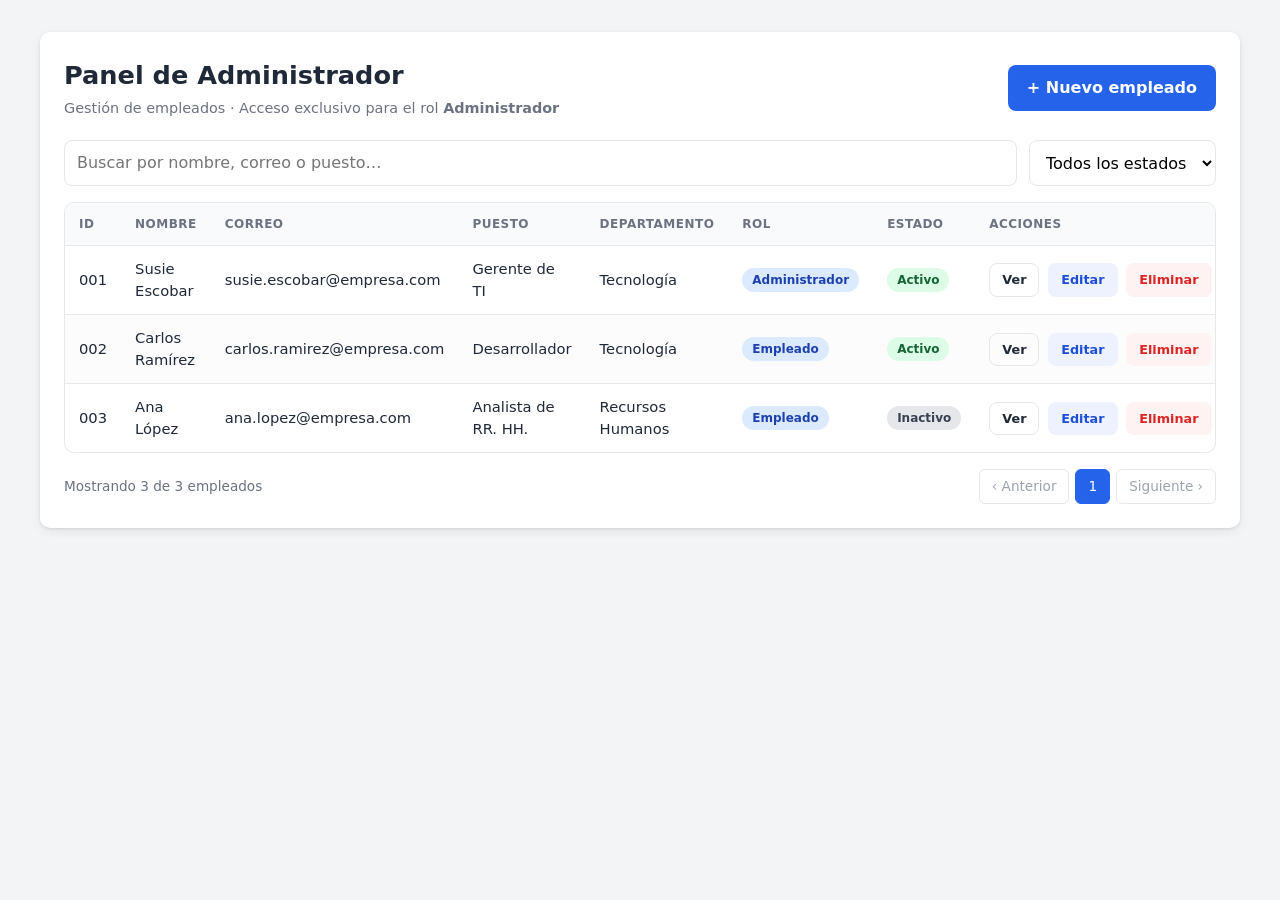
==== Front-end/admin-panel.html @ c7455b98 "panel administrador" ====
<!DOCTYPE html>
<html lang="es">
<head>
  <meta charset="UTF-8">
  <meta name="viewport" content="width=device-width, initial-scale=1.0">
  <title>Panel de Administrador | Empleados</title>
  <link rel="stylesheet" href="admin-panel.css">
</head>
<body>

  <!-- ===================== PANEL PRINCIPAL ===================== -->
  <main class="admin-panel" id="admin-panel">

    <header class="admin-panel__header">
      <div>
        <h1>Panel de Administrador</h1>
        <p class="admin-panel__subtitle">Gestión de empleados · Acceso exclusivo para el rol <strong>Administrador</strong></p>
      </div>
      <a href="#modal-crear" class="btn btn--primary">+ Nuevo empleado</a>
    </header>

    <!-- Barra de búsqueda y filtros -->
    <section class="toolbar" aria-label="Filtros">
      <input type="search" id="buscar" class="toolbar__search" placeholder="Buscar por nombre, correo o puesto…" aria-label="Buscar empleados">
      <select id="filtro-estado" class="toolbar__select" aria-label="Filtrar por estado">
        <option value="">Todos los estados</option>
        <option value="activo">Activo</option>
        <option value="inactivo">Inactivo</option>
      </select>
    </section>

    <!-- ===================== TABLA DE EMPLEADOS ===================== -->
    <div class="table-wrapper">
      <table class="data-table" id="tabla-empleados">
        <caption class="sr-only">Listado de empleados</caption>
        <thead>
          <tr>
            <th scope="col">ID</th>
            <th scope="col">Nombre</th>
            <th scope="col">Correo</th>
            <th scope="col">Puesto</th>
            <th scope="col">Departamento</th>
            <th scope="col">Rol</th>
            <th scope="col">Estado</th>
            <th scope="col" class="data-table__actions-col">Acciones</th>
          </tr>
        </thead>
        <tbody>
          <tr>
            <td data-label="ID">001</td>
            <td data-label="Nombre">Susie Escobar</td>
            <td data-label="Correo">susie.escobar@empresa.com</td>
            <td data-label="Puesto">Gerente de TI</td>
            <td data-label="Departamento">Tecnología</td>
            <td data-label="Rol"><span class="badge badge--role">Administrador</span></td>
            <td data-label="Estado"><span class="badge badge--active">Activo</span></td>
            <td data-label="Acciones" class="data-table__actions">
              <a href="#modal-ver" class="btn btn--small btn--ghost">Ver</a>
              <a href="#modal-editar" class="btn btn--small btn--secondary">Editar</a>
              <a href="#modal-eliminar" class="btn btn--small btn--danger">Eliminar</a>
            </td>
          </tr>
          <tr>
            <td data-label="ID">002</td>
            <td data-label="Nombre">Carlos Ramírez</td>
            <td data-label="Correo">carlos.ramirez@empresa.com</td>
            <td data-label="Puesto">Desarrollador</td>
            <td data-label="Departamento">Tecnología</td>
            <td data-label="Rol"><span class="badge badge--role">Empleado</span></td>
            <td data-label="Estado"><span class="badge badge--active">Activo</span></td>
            <td data-label="Acciones" class="data-table__actions">
              <a href="#modal-ver" class="btn btn--small btn--ghost">Ver</a>
              <a href="#modal-editar" class="btn btn--small btn--secondary">Editar</a>
              <a href="#modal-eliminar" class="btn btn--small btn--danger">Eliminar</a>
            </td>
          </tr>
          <tr>
            <td data-label="ID">003</td>
            <td data-label="Nombre">Ana López</td>
            <td data-label="Correo">ana.lopez@empresa.com</td>
            <td data-label="Puesto">Analista de RR. HH.</td>
            <td data-label="Departamento">Recursos Humanos</td>
            <td data-label="Rol"><span class="badge badge--role">Empleado</span></td>
            <td data-label="Estado"><span class="badge badge--inactive">Inactivo</span></td>
            <td data-label="Acciones" class="data-table__actions">
              <a href="#modal-ver" class="btn btn--small btn--ghost">Ver</a>
              <a href="#modal-editar" class="btn btn--small btn--secondary">Editar</a>
              <a href="#modal-eliminar" class="btn btn--small btn--danger">Eliminar</a>
            </td>
          </tr>
        </tbody>
      </table>
    </div>

    <footer class="admin-panel__footer">
      <span>Mostrando 3 de 3 empleados</span>
      <nav class="pagination" aria-label="Paginación">
        <a href="#" class="pagination__link pagination__link--disabled">‹ Anterior</a>
        <a href="#" class="pagination__link pagination__link--current">1</a>
        <a href="#" class="pagination__link pagination__link--disabled">Siguiente ›</a>
      </nav>
    </footer>
  </main>

  <!-- ===================== MODALES (OCULTOS) =====================
       Se muestran con :target (sin JavaScript). Para cerrarlos,
       el enlace apunta a "#admin-panel". Con JS se puede cambiar
       a la clase .is-open sin tocar el CSS (ver documentación). -->

  <!-- MODAL: Crear empleado -->
  <div class="modal" id="modal-crear" role="dialog" aria-modal="true" aria-labelledby="titulo-crear">
    <a href="#admin-panel" class="modal__overlay" aria-label="Cerrar"></a>
    <div class="modal__content">
      <header class="modal__header">
        <h2 id="titulo-crear">Nuevo empleado</h2>
        <a href="#admin-panel" class="modal__close" aria-label="Cerrar">×</a>
      </header>
      <form class="form" id="form-crear" action="#" method="post">
        <div class="form__grid">
          <div class="form__group">
            <label for="crear-nombre">Nombre completo</label>
            <input type="text" id="crear-nombre" name="nombre" required>
          </div>
          <div class="form__group">
            <label for="crear-correo">Correo electrónico</label>
            <input type="email" id="crear-correo" name="correo" required>
          </div>
          <div class="form__group">
            <label for="crear-puesto">Puesto</label>
            <input type="text" id="crear-puesto" name="puesto" required>
          </div>
          <div class="form__group">
            <label for="crear-depto">Departamento</label>
            <select id="crear-depto" name="departamento" required>
              <option value="">Seleccionar…</option>
              <option>Tecnología</option>
              <option>Recursos Humanos</option>
              <option>Finanzas</option>
              <option>Operaciones</option>
            </select>
          </div>
          <div class="form__group">
            <label for="crear-rol">Rol</label>
            <select id="crear-rol" name="rol" required>
              <option value="empleado">Empleado</option>
              <option value="administrador">Administrador</option>
            </select>
          </div>
          <div class="form__group">
            <label for="crear-estado">Estado</label>
            <select id="crear-estado" name="estado">
              <option value="activo">Activo</option>
              <option value="inactivo">Inactivo</option>
            </select>
          </div>
          <div class="form__group form__group--full">
            <label for="crear-password">Contraseña temporal</label>
            <input type="password" id="crear-password" name="password" required minlength="8">
          </div>
        </div>
        <footer class="modal__footer">
          <a href="#admin-panel" class="btn btn--ghost">Cancelar</a>
          <button type="submit" class="btn btn--primary">Guardar</button>
        </footer>
      </form>
    </div>
  </div>

  <!-- MODAL: Editar empleado -->
  <div class="modal" id="modal-editar" role="dialog" aria-modal="true" aria-labelledby="titulo-editar">
    <a href="#admin-panel" class="modal__overlay" aria-label="Cerrar"></a>
    <div class="modal__content">
      <header class="modal__header">
        <h2 id="titulo-editar">Editar empleado</h2>
        <a href="#admin-panel" class="modal__close" aria-label="Cerrar">×</a>
      </header>
      <form class="form" id="form-editar" action="#" method="post">
        <input type="hidden" id="editar-id" name="id">
        <div class="form__grid">
          <div class="form__group">
            <label for="editar-nombre">Nombre completo</label>
            <input type="text" id="editar-nombre" name="nombre" required>
          </div>
          <div class="form__group">
            <label for="editar-correo">Correo electrónico</label>
            <input type="email" id="editar-correo" name="correo" required>
          </div>
          <div class="form__group">
            <label for="editar-puesto">Puesto</label>
            <input type="text" id="editar-puesto" name="puesto" required>
          </div>
          <div class="form__group">
            <label for="editar-depto">Departamento</label>
            <select id="editar-depto" name="departamento" required>
              <option>Tecnología</option>
              <option>Recursos Humanos</option>
              <option>Finanzas</option>
              <option>Operaciones</option>
            </select>
          </div>
          <div class="form__group">
            <label for="editar-rol">Rol</label>
            <select id="editar-rol" name="rol" required>
              <option value="empleado">Empleado</option>
              <option value="administrador">Administrador</option>
            </select>
          </div>
          <div class="form__group">
            <label for="editar-estado">Estado</label>
            <select id="editar-estado" name="estado">
              <option value="activo">Activo</option>
              <option value="inactivo">Inactivo</option>
            </select>
          </div>
        </div>
        <footer class="modal__footer">
          <a href="#admin-panel" class="btn btn--ghost">Cancelar</a>
          <button type="submit" class="btn btn--primary">Guardar cambios</button>
        </footer>
      </form>
    </div>
  </div>

  <!-- MODAL: Ver detalle -->
  <div class="modal" id="modal-ver" role="dialog" aria-modal="true" aria-labelledby="titulo-ver">
    <a href="#admin-panel" class="modal__overlay" aria-label="Cerrar"></a>
    <div class="modal__content">
      <header class="modal__header">
        <h2 id="titulo-ver">Detalle del empleado</h2>
        <a href="#admin-panel" class="modal__close" aria-label="Cerrar">×</a>
      </header>
      <dl class="detail">
        <div><dt>ID</dt><dd id="ver-id">—</dd></div>
        <div><dt>Nombre</dt><dd id="ver-nombre">—</dd></div>
        <div><dt>Correo</dt><dd id="ver-correo">—</dd></div>
        <div><dt>Puesto</dt><dd id="ver-puesto">—</dd></div>
        <div><dt>Departamento</dt><dd id="ver-depto">—</dd></div>
        <div><dt>Rol</dt><dd id="ver-rol">—</dd></div>
        <div><dt>Estado</dt><dd id="ver-estado">—</dd></div>
      </dl>
      <footer class="modal__footer">
        <a href="#admin-panel" class="btn btn--primary">Cerrar</a>
      </footer>
    </div>
  </div>

  <!-- MODAL: Confirmar eliminación -->
  <div class="modal modal--small" id="modal-eliminar" role="alertdialog" aria-modal="true" aria-labelledby="titulo-eliminar">
    <a href="#admin-panel" class="modal__overlay" aria-label="Cerrar"></a>
    <div class="modal__content">
      <header class="modal__header">
        <h2 id="titulo-eliminar">Eliminar empleado</h2>
        <a href="#admin-panel" class="modal__close" aria-label="Cerrar">×</a>
      </header>
      <p class="modal__text">
        ¿Seguro que deseas eliminar a <strong id="eliminar-nombre">este empleado</strong>?
        Esta acción no se puede deshacer.
      </p>
      <form id="form-eliminar" action="#" method="post">
        <input type="hidden" id="eliminar-id" name="id">
        <footer class="modal__footer">
          <a href="#admin-panel" class="btn btn--ghost">Cancelar</a>
          <button type="submit" class="btn btn--danger-solid">Sí, eliminar</button>
        </footer>
      </form>
    </div>
  </div>

</body>
</html>
---- Front-end/admin-panel.css ----
/* =====================================================
   Panel de Administrador – Estilos
   Tabla de empleados + ventanas modales
   ===================================================== */

/* ---------- Variables ---------- */
:root {
  --color-primary: #2563eb;
  --color-primary-dark: #1d4ed8;
  --color-danger: #dc2626;
  --color-danger-dark: #b91c1c;
  --color-text: #1f2937;
  --color-muted: #6b7280;
  --color-border: #e5e7eb;
  --color-bg: #f3f4f6;
  --color-surface: #ffffff;
  --color-row-hover: #f9fafb;
  --color-success-bg: #dcfce7;
  --color-success-text: #166534;
  --color-neutral-bg: #e5e7eb;
  --color-neutral-text: #374151;
  --color-role-bg: #dbeafe;
  --color-role-text: #1e40af;
  --radius: 10px;
  --shadow: 0 1px 3px rgba(0, 0, 0, .1), 0 4px 12px rgba(0, 0, 0, .06);
}

/* ---------- Base ---------- */
*, *::before, *::after { box-sizing: border-box; }

body {
  margin: 0;
  font-family: system-ui, -apple-system, "Segoe UI", Roboto, sans-serif;
  color: var(--color-text);
  background: var(--color-bg);
  line-height: 1.5;
}

.sr-only {
  position: absolute;
  width: 1px; height: 1px;
  overflow: hidden;
  clip: rect(0 0 0 0);
  white-space: nowrap;
}

/* ---------- Contenedor del panel ---------- */
.admin-panel {
  max-width: 1200px;
  margin: 32px auto;
  padding: 24px;
  background: var(--color-surface);
  border-radius: var(--radius);
  box-shadow: var(--shadow);
}

.admin-panel__header {
  display: flex;
  justify-content: space-between;
  align-items: center;
  gap: 16px;
  flex-wrap: wrap;
  margin-bottom: 20px;
}

.admin-panel__header h1 { margin: 0; font-size: 1.6rem; }
.admin-panel__subtitle { margin: 4px 0 0; color: var(--color-muted); font-size: .9rem; }

.admin-panel__footer {
  display: flex;
  justify-content: space-between;
  align-items: center;
  flex-wrap: wrap;
  gap: 12px;
  margin-top: 16px;
  color: var(--color-muted);
  font-size: .85rem;
}

/* ---------- Botones ---------- */
.btn {
  display: inline-block;
  padding: 10px 18px;
  border: 1px solid transparent;
  border-radius: 8px;
  font: inherit;
  font-weight: 600;
  text-decoration: none;
  cursor: pointer;
  transition: background .15s, border-color .15s, color .15s;
}

.btn--primary { background: var(--color-primary); color: #fff; }
.btn--primary:hover { background: var(--color-primary-dark); }

.btn--secondary { background: #eef2ff; color: var(--color-primary-dark); }
.btn--secondary:hover { background: #e0e7ff; }

.btn--ghost { background: transparent; color: var(--color-text); border-color: var(--color-border); }
.btn--ghost:hover { background: var(--color-bg); }

.btn--danger { background: #fef2f2; color: var(--color-danger); }
.btn--danger:hover { background: #fee2e2; }

.btn--danger-solid { background: var(--color-danger); color: #fff; }
.btn--danger-solid:hover { background: var(--color-danger-dark); }

.btn--small { padding: 6px 12px; font-size: .8rem; }

/* ---------- Barra de filtros ---------- */
.toolbar {
  display: flex;
  gap: 12px;
  flex-wrap: wrap;
  margin-bottom: 16px;
}

.toolbar__search,
.toolbar__select {
  padding: 10px 12px;
  border: 1px solid var(--color-border);
  border-radius: 8px;
  font: inherit;
  background: var(--color-surface);
}

.toolbar__search { flex: 1 1 260px; }

/* ---------- Tabla de datos ---------- */
.table-wrapper {
  overflow-x: auto;
  border: 1px solid var(--color-border);
  border-radius: var(--radius);
}

.data-table {
  width: 100%;
  border-collapse: collapse;
  font-size: .92rem;
}

.data-table thead th {
  position: sticky;
  top: 0;
  padding: 12px 14px;
  background: #f9fafb;
  color: var(--color-muted);
  font-size: .75rem;
  font-weight: 700;
  text-align: left;
  text-transform: uppercase;
  letter-spacing: .04em;
  border-bottom: 1px solid var(--color-border);
}

.data-table tbody td {
  padding: 12px 14px;
  border-bottom: 1px solid var(--color-border);
  vertical-align: middle;
}

.data-table tbody tr:last-child td { border-bottom: none; }
.data-table tbody tr:nth-child(even) { background: #fcfcfd; }
.data-table tbody tr:hover { background: var(--color-row-hover); }

.data-table__actions-col { text-align: right; }
.data-table__actions { text-align: right; white-space: nowrap; }
.data-table__actions .btn + .btn { margin-left: 4px; }

/* ---------- Badges ---------- */
.badge {
  display: inline-block;
  padding: 3px 10px;
  border-radius: 999px;
  font-size: .75rem;
  font-weight: 600;
}

.badge--active { background: var(--color-success-bg); color: var(--color-success-text); }
.badge--inactive { background: var(--color-neutral-bg); color: var(--color-neutral-text); }
.badge--role { background: var(--color-role-bg); color: var(--color-role-text); }

/* ---------- Paginación ---------- */
.pagination { display: flex; gap: 6px; }

.pagination__link {
  padding: 6px 12px;
  border: 1px solid var(--color-border);
  border-radius: 6px;
  color: var(--color-text);
  text-decoration: none;
}

.pagination__link:hover { background: var(--color-bg); }
.pagination__link--current { background: var(--color-primary); border-color: var(--color-primary); color: #fff; }
.pagination__link--disabled { color: #9ca3af; pointer-events: none; }

/* =====================================================
   VENTANAS MODALES
   Ocultas por defecto; se muestran con :target
   (o añadiendo la clase .is-open desde JavaScript).
   ===================================================== */
.modal {
  position: fixed;
  inset: 0;
  z-index: 1000;
  display: none;
  align-items: center;
  justify-content: center;
  padding: 16px;
}

.modal:target,
.modal.is-open { display: flex; }

.modal__overlay {
  position: absolute;
  inset: 0;
  background: rgba(17, 24, 39, .55);
  backdrop-filter: blur(2px);
  cursor: default;
}

.modal__content {
  position: relative;
  width: 100%;
  max-width: 640px;
  max-height: 90vh;
  overflow-y: auto;
  padding: 24px;
  background: var(--color-surface);
  border-radius: 14px;
  box-shadow: 0 20px 50px rgba(0, 0, 0, .3);
  animation: modal-in .2s ease-out;
}

.modal--small .modal__content { max-width: 440px; }

@keyframes modal-in {
  from { opacity: 0; transform: translateY(12px) scale(.98); }
  to   { opacity: 1; transform: none; }
}

.modal__header {
  display: flex;
  justify-content: space-between;
  align-items: center;
  margin-bottom: 18px;
  padding-bottom: 12px;
  border-bottom: 1px solid var(--color-border);
}

.modal__header h2 { margin: 0; font-size: 1.2rem; }

.modal__close {
  display: grid;
  place-items: center;
  width: 32px; height: 32px;
  border-radius: 50%;
  color: var(--color-muted);
  font-size: 1.5rem;
  line-height: 1;
  text-decoration: none;
}

.modal__close:hover { background: var(--color-bg); color: var(--color-text); }

.modal__text { margin: 0 0 8px; color: var(--color-muted); }

.modal__footer {
  display: flex;
  justify-content: flex-end;
  gap: 10px;
  margin-top: 22px;
}

/* ---------- Formularios ---------- */
.form__grid {
  display: grid;
  grid-template-columns: repeat(2, 1fr);
  gap: 16px;
}

.form__group { display: flex; flex-direction: column; gap: 6px; }
.form__group--full { grid-column: 1 / -1; }

.form__group label { font-size: .85rem; font-weight: 600; }

.form__group input,
.form__group select {
  padding: 10px 12px;
  border: 1px solid var(--color-border);
  border-radius: 8px;
  font: inherit;
  background: var(--color-surface);
}

.form__group input:focus,
.form__group select:focus,
.toolbar__search:focus,
.toolbar__select:focus {
  outline: none;
  border-color: var(--color-primary);
  box-shadow: 0 0 0 3px rgba(37, 99, 235, .2);
}

/* ---------- Vista de detalle ---------- */
.detail { margin: 0; display: grid; gap: 10px; }

.detail > div {
  display: flex;
  justify-content: space-between;
  gap: 16px;
  padding-bottom: 8px;
  border-bottom: 1px dashed var(--color-border);
}

.detail dt { color: var(--color-muted); font-weight: 600; }
.detail dd { margin: 0; text-align: right; }

/* ---------- Responsive ---------- */
@media (max-width: 720px) {
  .admin-panel { margin: 0; padding: 16px; border-radius: 0; }
  .form__grid { grid-template-columns: 1fr; }

  /* La tabla se convierte en tarjetas usando data-label */
  .data-table thead { display: none; }
  .data-table, .data-table tbody, .data-table tr, .data-table td { display: block; width: 100%; }
  .data-table tbody tr { padding: 10px 0; border-bottom: 6px solid var(--color-bg); }
  .data-table tbody td { display: flex; justify-content: space-between; gap: 12px; border: none; padding: 6px 14px; text-align: right; }
  .data-table tbody td::before { content: attr(data-label); font-weight: 600; color: var(--color-muted); text-align: left; }
  .data-table__actions { justify-content: flex-end; }
}
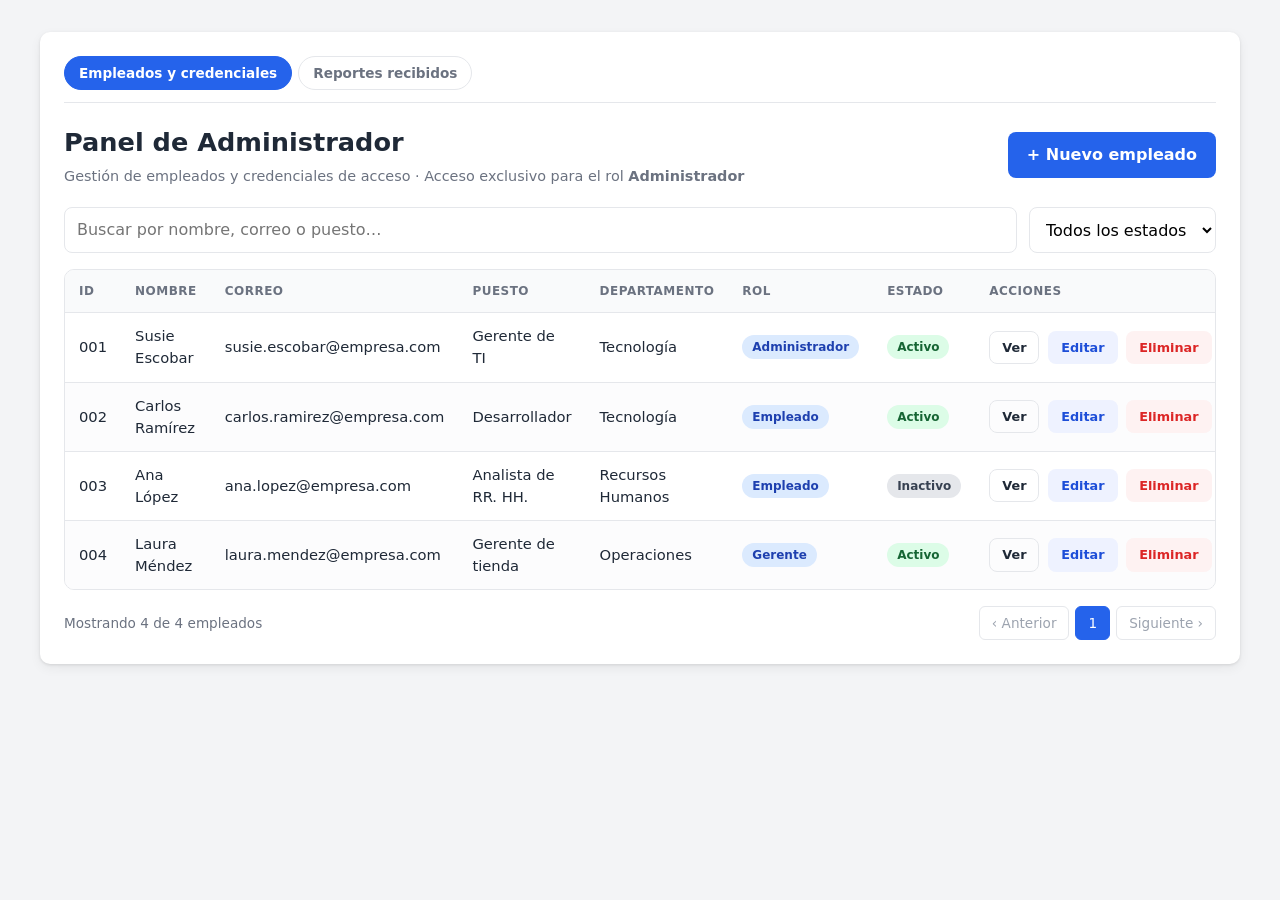
==== commit 5c711dc2: "Paneles - Ampliacion de la intranet" ====
--- a/Front-end/admin-panel.html
+++ b/Front-end/admin-panel.html
@@ -5,16 +5,24 @@
   <meta name="viewport" content="width=device-width, initial-scale=1.0">
   <title>Panel de Administrador | Empleados</title>
   <link rel="stylesheet" href="admin-panel.css">
+  <link rel="stylesheet" href="panel-extras.css">
 </head>
+<script src="admin-panel.js"></script>
 <body>
 
   <!-- ===================== PANEL PRINCIPAL ===================== -->
   <main class="admin-panel" id="admin-panel">
+
+    <!-- Navegación entre paneles del rol -->
+    <nav class="panel-nav" aria-label="Paneles del administrador">
+      <a href="admin-panel.html" class="panel-nav__link panel-nav__link--current" aria-current="page">Empleados y credenciales</a>
+      <a href="admin-reportes.html" class="panel-nav__link">Reportes recibidos</a>
+    </nav>
 
     <header class="admin-panel__header">
       <div>
         <h1>Panel de Administrador</h1>
-        <p class="admin-panel__subtitle">Gestión de empleados · Acceso exclusivo para el rol <strong>Administrador</strong></p>
+        <p class="admin-panel__subtitle">Gestión de empleados y credenciales de acceso · Acceso exclusivo para el rol <strong>Administrador</strong></p>
       </div>
       <a href="#modal-crear" class="btn btn--primary">+ Nuevo empleado</a>
     </header>
@@ -88,12 +96,26 @@
               <a href="#modal-eliminar" class="btn btn--small btn--danger">Eliminar</a>
             </td>
           </tr>
+          <tr>
+            <td data-label="ID">004</td>
+            <td data-label="Nombre">Laura Méndez</td>
+            <td data-label="Correo">laura.mendez@empresa.com</td>
+            <td data-label="Puesto">Gerente de tienda</td>
+            <td data-label="Departamento">Operaciones</td>
+            <td data-label="Rol"><span class="badge badge--role">Gerente</span></td>
+            <td data-label="Estado"><span class="badge badge--active">Activo</span></td>
+            <td data-label="Acciones" class="data-table__actions">
+              <a href="#modal-ver" class="btn btn--small btn--ghost">Ver</a>
+              <a href="#modal-editar" class="btn btn--small btn--secondary">Editar</a>
+              <a href="#modal-eliminar" class="btn btn--small btn--danger">Eliminar</a>
+            </td>
+          </tr>
         </tbody>
       </table>
     </div>
 
     <footer class="admin-panel__footer">
-      <span>Mostrando 3 de 3 empleados</span>
+      <span>Mostrando 4 de 4 empleados</span>
       <nav class="pagination" aria-label="Paginación">
         <a href="#" class="pagination__link pagination__link--disabled">‹ Anterior</a>
         <a href="#" class="pagination__link pagination__link--current">1</a>
@@ -116,6 +138,15 @@
         <a href="#admin-panel" class="modal__close" aria-label="Cerrar">×</a>
       </header>
       <form class="form" id="form-crear" action="#" method="post">
+        <!-- El gerente solo da de alta el expediente; el administrador crea las credenciales -->
+        <div class="form__group" style="margin-bottom:16px;">
+          <label for="crear-expediente">Expediente del empleado</label>
+          <select id="crear-expediente" name="id_expediente">
+            <option value="">Crear empleado nuevo</option>
+            <option value="3">Ana López · dado de alta por el gerente, sin credenciales</option>
+          </select>
+          <p class="form__hint">Si el gerente ya registró al empleado, selecciónalo para asignarle su acceso en lugar de duplicarlo.</p>
+        </div>
         <div class="form__grid">
           <div class="form__group">
             <label for="crear-nombre">Nombre completo</label>
@@ -143,6 +174,7 @@
             <label for="crear-rol">Rol</label>
             <select id="crear-rol" name="rol" required>
               <option value="empleado">Empleado</option>
+              <option value="gerente">Gerente</option>
               <option value="administrador">Administrador</option>
             </select>
           </div>
@@ -202,6 +234,7 @@
             <label for="editar-rol">Rol</label>
             <select id="editar-rol" name="rol" required>
               <option value="empleado">Empleado</option>
+              <option value="gerente">Gerente</option>
               <option value="administrador">Administrador</option>
             </select>
           </div>
@@ -211,6 +244,11 @@
               <option value="activo">Activo</option>
               <option value="inactivo">Inactivo</option>
             </select>
+          </div>
+          <div class="form__group form__group--full">
+            <label for="editar-password">Nueva contraseña (opcional)</label>
+            <input type="password" id="editar-password" name="password" minlength="8" autocomplete="new-password">
+            <p class="form__hint">Déjala vacía para conservar la contraseña actual. El correo de acceso es el que aparece arriba.</p>
           </div>
         </div>
         <footer class="modal__footer">
--- a/Front-end/panel-extras.css
+++ b/Front-end/panel-extras.css
@@ -0,0 +1,355 @@
+/* =====================================================
+   WooWGuau – Estilos complementarios para los paneles nuevos
+   Se carga DESPUÉS del CSS base de cada rol:
+     · Administrador → admin-panel.css
+     · Gerente       → gerente-panel.css
+     · Empleado      → inventario-empleado.css
+   Aporta: navegación entre paneles, tarjetas de resumen,
+   pestañas (solo CSS), avisos, badges de estatus extra,
+   textarea, filas de productos y modal ancho.
+   ===================================================== */
+
+:root {
+  --color-warning-bg: #fef3c7;
+  --color-warning-text: #92400e;
+  --color-danger-bg: #fee2e2;
+  --color-danger-text: #991b1b;
+  --color-info-bg: #dbeafe;
+  --color-info-text: #1e40af;
+}
+
+.sr-only {
+  position: absolute;
+  width: 1px; height: 1px;
+  overflow: hidden;
+  clip: rect(0 0 0 0);
+  white-space: nowrap;
+}
+
+/* ---------- Navegación entre paneles del rol ---------- */
+.panel-nav {
+  display: flex;
+  flex-wrap: wrap;
+  gap: 6px;
+  margin-bottom: 20px;
+  padding-bottom: 12px;
+  border-bottom: 1px solid var(--color-border);
+}
+
+.panel-nav__link {
+  padding: 6px 14px;
+  border: 1px solid var(--color-border);
+  border-radius: 999px;
+  color: var(--color-muted);
+  font-size: .85rem;
+  font-weight: 600;
+  text-decoration: none;
+  transition: background .15s, color .15s;
+}
+
+.panel-nav__link:hover { background: var(--color-bg); color: var(--color-text); }
+
+.panel-nav__link--current {
+  background: var(--color-primary);
+  border-color: var(--color-primary);
+  color: #fff;
+  pointer-events: none;
+}
+
+.panel-nav__spacer { flex: 1; }
+
+/* ---------- Indicador de actualización automática ---------- */
+.live-indicator {
+  display: inline-flex;
+  align-items: center;
+  gap: 6px;
+  color: var(--color-muted);
+  font-size: .8rem;
+}
+
+.live-indicator::before {
+  content: "";
+  width: 8px; height: 8px;
+  border-radius: 50%;
+  background: #16a34a;
+  animation: live-pulse 2s ease-in-out infinite;
+}
+
+.live-indicator--error::before { background: var(--color-danger); animation: none; }
+
+@keyframes live-pulse {
+  0%, 100% { opacity: 1; }
+  50% { opacity: .35; }
+}
+
+/* ---------- Botones adicionales ---------- */
+.btn--success { background: var(--color-success-bg); color: var(--color-success-text); }
+.btn--success:hover { background: #bbf7d0; }
+
+.btn--success-solid { background: #16a34a; color: #fff; }
+.btn--success-solid:hover { background: #15803d; }
+
+/* ---------- Badges adicionales ---------- */
+.badge--success { background: var(--color-success-bg); color: var(--color-success-text); }
+.badge--warning { background: var(--color-warning-bg); color: var(--color-warning-text); }
+.badge--danger  { background: var(--color-danger-bg);  color: var(--color-danger-text); }
+.badge--info    { background: var(--color-info-bg);    color: var(--color-info-text); }
+.badge--neutral { background: var(--color-neutral-bg, #e5e7eb); color: var(--color-neutral-text, #374151); }
+
+/* ---------- Tarjetas de resumen ---------- */
+.summary {
+  display: grid;
+  grid-template-columns: repeat(auto-fit, minmax(190px, 1fr));
+  gap: 14px;
+  margin-bottom: 20px;
+}
+
+.summary__card {
+  padding: 14px 16px;
+  border: 1px solid var(--color-border);
+  border-left: 4px solid var(--color-primary);
+  border-radius: var(--radius);
+  background: var(--color-surface);
+}
+
+.summary__card--warning { border-left-color: #f59e0b; }
+.summary__card--danger  { border-left-color: var(--color-danger); }
+.summary__card--success { border-left-color: #16a34a; }
+
+.summary__label {
+  margin: 0;
+  color: var(--color-muted);
+  font-size: .75rem;
+  font-weight: 700;
+  text-transform: uppercase;
+  letter-spacing: .04em;
+}
+
+.summary__value { margin: 4px 0 0; font-size: 1.6rem; font-weight: 700; }
+.summary__hint { margin: 2px 0 0; color: var(--color-muted); font-size: .8rem; }
+
+/* ---------- Avisos ---------- */
+.notice {
+  margin: 0 0 16px;
+  padding: 10px 14px;
+  border: 1px solid #bfdbfe;
+  border-radius: 8px;
+  background: #eff6ff;
+  color: var(--color-info-text);
+  font-size: .88rem;
+}
+
+.notice--warning { border-color: #fde68a; background: #fffbeb; color: var(--color-warning-text); }
+
+/* ---------- Pestañas (solo CSS, con radios ocultos) ----------
+   Estructura: .tabs > input.tabs__radio × n  +  .tabs__nav > label.tabs__label × n
+               +  .tabs__panels > section.tabs__panel × n
+   El orden de radios, etiquetas y paneles debe coincidir. Hasta 5 pestañas. */
+.tabs__radio {
+  position: absolute;
+  opacity: 0;
+  pointer-events: none;
+}
+
+.tabs__nav {
+  display: flex;
+  flex-wrap: wrap;
+  gap: 4px;
+  margin-bottom: 18px;
+  border-bottom: 2px solid var(--color-border);
+}
+
+.tabs__label {
+  margin-bottom: -2px;
+  padding: 10px 16px;
+  border-bottom: 2px solid transparent;
+  color: var(--color-muted);
+  font-weight: 600;
+  cursor: pointer;
+  transition: color .15s, border-color .15s;
+}
+
+.tabs__label:hover { color: var(--color-text); }
+
+.tabs__panel { display: none; }
+
+.tabs__radio:nth-of-type(1):checked ~ .tabs__nav .tabs__label:nth-of-type(1),
+.tabs__radio:nth-of-type(2):checked ~ .tabs__nav .tabs__label:nth-of-type(2),
+.tabs__radio:nth-of-type(3):checked ~ .tabs__nav .tabs__label:nth-of-type(3),
+.tabs__radio:nth-of-type(4):checked ~ .tabs__nav .tabs__label:nth-of-type(4),
+.tabs__radio:nth-of-type(5):checked ~ .tabs__nav .tabs__label:nth-of-type(5) {
+  border-bottom-color: var(--color-primary);
+  color: var(--color-primary);
+}
+
+.tabs__radio:nth-of-type(1):checked ~ .tabs__panels > .tabs__panel:nth-of-type(1),
+.tabs__radio:nth-of-type(2):checked ~ .tabs__panels > .tabs__panel:nth-of-type(2),
+.tabs__radio:nth-of-type(3):checked ~ .tabs__panels > .tabs__panel:nth-of-type(3),
+.tabs__radio:nth-of-type(4):checked ~ .tabs__panels > .tabs__panel:nth-of-type(4),
+.tabs__radio:nth-of-type(5):checked ~ .tabs__panels > .tabs__panel:nth-of-type(5) {
+  display: block;
+}
+
+.tabs__radio:nth-of-type(1):focus-visible ~ .tabs__nav .tabs__label:nth-of-type(1),
+.tabs__radio:nth-of-type(2):focus-visible ~ .tabs__nav .tabs__label:nth-of-type(2),
+.tabs__radio:nth-of-type(3):focus-visible ~ .tabs__nav .tabs__label:nth-of-type(3),
+.tabs__radio:nth-of-type(4):focus-visible ~ .tabs__nav .tabs__label:nth-of-type(4),
+.tabs__radio:nth-of-type(5):focus-visible ~ .tabs__nav .tabs__label:nth-of-type(5) {
+  outline: 2px solid var(--color-primary);
+  outline-offset: -2px;
+  border-radius: 6px 6px 0 0;
+}
+
+/* Encabezado de cada sección dentro de una pestaña */
+.section-head {
+  display: flex;
+  justify-content: space-between;
+  align-items: center;
+  gap: 12px;
+  flex-wrap: wrap;
+  margin-bottom: 14px;
+}
+
+.section-head h2 { margin: 0; font-size: 1.15rem; }
+.section-head p { margin: 2px 0 0; color: var(--color-muted); font-size: .88rem; }
+
+/* ---------- Formularios: textarea, solo lectura, ayudas ---------- */
+.form__group textarea {
+  padding: 10px 12px;
+  border: 1px solid var(--color-border);
+  border-radius: 8px;
+  font: inherit;
+  background: var(--color-surface);
+  resize: vertical;
+  min-height: 110px;
+}
+
+.form__group textarea:focus {
+  outline: none;
+  border-color: var(--color-primary);
+  box-shadow: 0 0 0 3px rgba(37, 99, 235, .2);
+}
+
+.form__group input[readonly],
+.form__group input:disabled,
+.form__group select:disabled {
+  background: var(--color-bg);
+  color: var(--color-muted);
+  cursor: not-allowed;
+}
+
+/* Evita que selects e inputs desborden la rejilla en modales pequeños */
+.form__grid > .form__group { min-width: 0; }
+.form__group select,
+.form__group input:not([type="checkbox"]):not([type="radio"]),
+.form__group textarea { width: 100%; min-width: 0; }
+
+.form__hint { margin: 0; color: var(--color-muted); font-size: .78rem; }
+
+.check-group { display: flex; flex-wrap: wrap; gap: 8px 14px; }
+.check-group label { display: inline-flex; align-items: center; gap: 6px; font-weight: 500; font-size: .88rem; }
+.check-group input { padding: 0; accent-color: var(--color-primary); }
+
+/* Formulario de página completa (paneles de reporte/incidente) */
+.form-card {
+  margin-bottom: 24px;
+  padding: 20px;
+  border: 1px solid var(--color-border);
+  border-radius: var(--radius);
+  background: var(--color-surface);
+}
+
+.form-card__title { margin: 0 0 4px; font-size: 1.1rem; }
+.form-card__intro { margin: 0 0 16px; color: var(--color-muted); font-size: .88rem; }
+
+.form__actions { display: flex; justify-content: flex-end; gap: 10px; margin-top: 20px; }
+
+.subsection-title { margin: 0 0 12px; font-size: 1.05rem; }
+
+/* ---------- Filas de productos de una orden de compra ---------- */
+.modal--wide .modal__content { max-width: 820px; }
+
+.line-items { display: grid; gap: 8px; margin-top: 16px; }
+
+.line-items__head,
+.line-items__row {
+  display: grid;
+  grid-template-columns: 2.4fr 1fr 1.2fr 1.2fr 36px;
+  gap: 8px;
+  align-items: center;
+}
+
+.line-items__head {
+  color: var(--color-muted);
+  font-size: .72rem;
+  font-weight: 700;
+  text-transform: uppercase;
+  letter-spacing: .04em;
+}
+
+.line-items__row input,
+.line-items__row select {
+  width: 100%;
+  padding: 8px 10px;
+  border: 1px solid var(--color-border);
+  border-radius: 8px;
+  font: inherit;
+  background: var(--color-surface);
+}
+
+.line-items__row output { font-weight: 600; text-align: right; padding-right: 4px; }
+
+.line-items__remove {
+  width: 32px; height: 32px;
+  border: none;
+  border-radius: 6px;
+  background: #fef2f2;
+  color: var(--color-danger);
+  font-size: 1.1rem;
+  cursor: pointer;
+}
+
+.line-items__remove:hover { background: #fee2e2; }
+
+.line-items__total {
+  display: flex;
+  justify-content: flex-end;
+  gap: 12px;
+  margin-top: 6px;
+  padding-top: 10px;
+  border-top: 1px solid var(--color-border);
+  font-size: 1.05rem;
+  font-weight: 700;
+}
+
+/* Tabla pequeña dentro de un modal (detalle de orden) */
+.mini-table { width: 100%; margin-top: 14px; border-collapse: collapse; font-size: .88rem; }
+.mini-table th { padding: 8px 6px; color: var(--color-muted); font-size: .72rem; text-align: left; text-transform: uppercase; border-bottom: 1px solid var(--color-border); }
+.mini-table td { padding: 8px 6px; border-bottom: 1px dashed var(--color-border); }
+.mini-table .num { text-align: right; }
+.mini-table tfoot td { border-bottom: none; font-weight: 700; }
+
+/* Texto largo dentro de celdas (descripciones) */
+.cell-text { max-width: 280px; color: var(--color-muted); }
+
+/* Valores numéricos alineados a la derecha */
+.data-table .num { text-align: right; font-variant-numeric: tabular-nums; }
+
+/* ---------- Selector de fecha del corte de caja ---------- */
+.date-picker { display: flex; align-items: end; gap: 10px; flex-wrap: wrap; margin-bottom: 18px; }
+.date-picker .form__group { min-width: 200px; }
+
+/* ---------- Responsive ---------- */
+@media (max-width: 720px) {
+  .tabs__nav { overflow-x: auto; flex-wrap: nowrap; }
+  .tabs__label { white-space: nowrap; }
+
+  .line-items__head { display: none; }
+  .line-items__row { grid-template-columns: 1fr 1fr; padding: 10px; border: 1px solid var(--color-border); border-radius: 8px; }
+  .line-items__row > :first-child { grid-column: 1 / -1; }
+  .line-items__row output { text-align: left; }
+
+  .mini-table .num { text-align: right; }
+  .data-table .num { text-align: right; }
+  .cell-text { max-width: none; }
+}
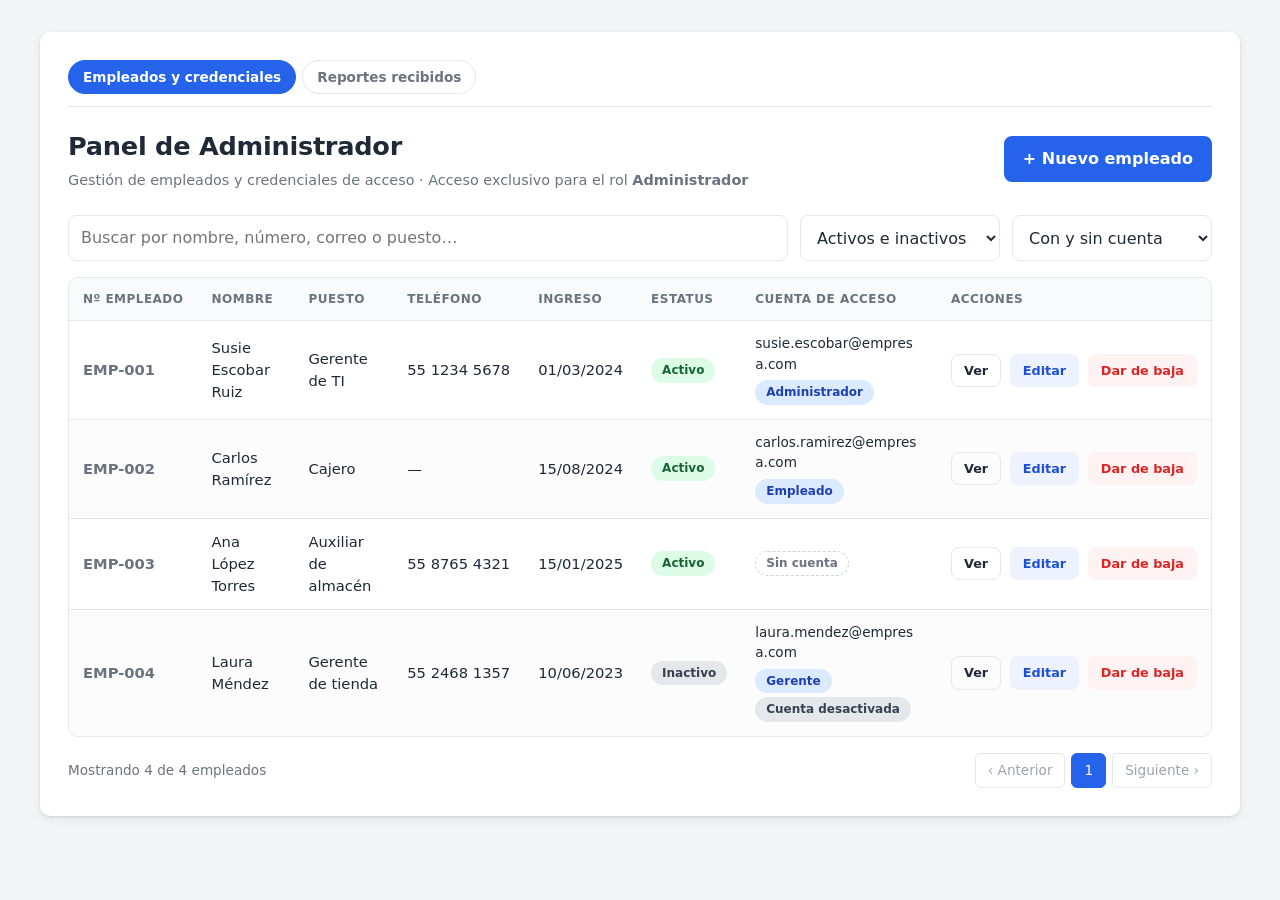
==== commit ca9be9bb: "Update admin-panel.html" ====
--- a/Front-end/admin-panel.html
+++ b/Front-end/admin-panel.html
@@ -6,9 +6,18 @@
   <title>Panel de Administrador | Empleados</title>
   <link rel="stylesheet" href="admin-panel.css">
   <link rel="stylesheet" href="panel-extras.css">
+  <!-- defer: el script se ejecuta cuando el HTML ya cargó -->
+  <script src="admin-panel.js" defer></script>
 </head>
-<script src="admin-panel.js"></script>
 <body>
+
+  <!-- =====================================================
+       Campos alineados a la base de datos:
+         · expediente_empleados → datos del empleado
+         · usuarios_sistema     → cuenta de acceso (credenciales)
+       Decisión del equipo: edad, dirección, género, horarios y
+       departamento NO se incluyen porque no existen en la base.
+       ===================================================== -->
 
   <!-- ===================== PANEL PRINCIPAL ===================== -->
   <main class="admin-panel" id="admin-panel">
@@ -29,93 +38,116 @@
 
     <!-- Barra de búsqueda y filtros -->
     <section class="toolbar" aria-label="Filtros">
-      <input type="search" id="buscar" class="toolbar__search" placeholder="Buscar por nombre, correo o puesto…" aria-label="Buscar empleados">
-      <select id="filtro-estado" class="toolbar__select" aria-label="Filtrar por estado">
-        <option value="">Todos los estados</option>
-        <option value="activo">Activo</option>
-        <option value="inactivo">Inactivo</option>
+      <input type="search" id="buscar" class="toolbar__search" placeholder="Buscar por nombre, número, correo o puesto…" aria-label="Buscar empleados">
+      <select id="filtro-estatus" class="toolbar__select" aria-label="Filtrar por estatus laboral">
+        <option value="">Activos e inactivos</option>
+        <option value="Activo">Activo</option>
+        <option value="Inactivo">Inactivo</option>
+        <option value="Baja Logica">Dados de baja</option>
+      </select>
+      <select id="filtro-cuenta" class="toolbar__select" aria-label="Filtrar por cuenta de acceso">
+        <option value="">Con y sin cuenta</option>
+        <option value="con">Con cuenta</option>
+        <option value="sin">Sin cuenta</option>
       </select>
     </section>
 
-    <!-- ===================== TABLA DE EMPLEADOS ===================== -->
+    <!-- ===================== TABLA DE EMPLEADOS =====================
+         Las filas de abajo son de ejemplo para la maqueta.
+         admin-panel.js las reemplaza con los datos reales.
+         Cada <tr> guarda el id_empleado en data-id. -->
     <div class="table-wrapper">
       <table class="data-table" id="tabla-empleados">
         <caption class="sr-only">Listado de empleados</caption>
         <thead>
           <tr>
-            <th scope="col">ID</th>
+            <th scope="col">Nº empleado</th>
             <th scope="col">Nombre</th>
-            <th scope="col">Correo</th>
             <th scope="col">Puesto</th>
-            <th scope="col">Departamento</th>
-            <th scope="col">Rol</th>
-            <th scope="col">Estado</th>
+            <th scope="col">Teléfono</th>
+            <th scope="col">Ingreso</th>
+            <th scope="col">Estatus</th>
+            <th scope="col">Cuenta de acceso</th>
             <th scope="col" class="data-table__actions-col">Acciones</th>
           </tr>
         </thead>
-        <tbody>
-          <tr>
-            <td data-label="ID">001</td>
-            <td data-label="Nombre">Susie Escobar</td>
-            <td data-label="Correo">susie.escobar@empresa.com</td>
+        <tbody id="tbody-empleados">
+          <tr data-id="1">
+            <td data-label="Nº empleado">EMP-001</td>
+            <td data-label="Nombre">Susie Escobar Ruiz</td>
             <td data-label="Puesto">Gerente de TI</td>
-            <td data-label="Departamento">Tecnología</td>
-            <td data-label="Rol"><span class="badge badge--role">Administrador</span></td>
-            <td data-label="Estado"><span class="badge badge--active">Activo</span></td>
+            <td data-label="Teléfono">55 1234 5678</td>
+            <td data-label="Ingreso">01/03/2024</td>
+            <td data-label="Estatus"><span class="badge badge--active">Activo</span></td>
+            <td data-label="Cuenta de acceso">
+              <span class="cuenta__correo">susie.escobar@empresa.com</span>
+              <span class="badge badge--role">Administrador</span>
+            </td>
             <td data-label="Acciones" class="data-table__actions">
-              <a href="#modal-ver" class="btn btn--small btn--ghost">Ver</a>
-              <a href="#modal-editar" class="btn btn--small btn--secondary">Editar</a>
-              <a href="#modal-eliminar" class="btn btn--small btn--danger">Eliminar</a>
+              <a href="#modal-ver" class="btn btn--small btn--ghost" data-accion="ver">Ver</a>
+              <a href="#modal-editar" class="btn btn--small btn--secondary" data-accion="editar">Editar</a>
+              <a href="#modal-baja" class="btn btn--small btn--danger" data-accion="baja">Dar de baja</a>
             </td>
           </tr>
-          <tr>
-            <td data-label="ID">002</td>
+          <tr data-id="2">
+            <td data-label="Nº empleado">EMP-002</td>
             <td data-label="Nombre">Carlos Ramírez</td>
-            <td data-label="Correo">carlos.ramirez@empresa.com</td>
-            <td data-label="Puesto">Desarrollador</td>
-            <td data-label="Departamento">Tecnología</td>
-            <td data-label="Rol"><span class="badge badge--role">Empleado</span></td>
-            <td data-label="Estado"><span class="badge badge--active">Activo</span></td>
+            <td data-label="Puesto">Cajero</td>
+            <td data-label="Teléfono">—</td>
+            <td data-label="Ingreso">15/08/2024</td>
+            <td data-label="Estatus"><span class="badge badge--active">Activo</span></td>
+            <td data-label="Cuenta de acceso">
+              <span class="cuenta__correo">carlos.ramirez@empresa.com</span>
+              <span class="badge badge--role">Empleado</span>
+            </td>
             <td data-label="Acciones" class="data-table__actions">
-              <a href="#modal-ver" class="btn btn--small btn--ghost">Ver</a>
-              <a href="#modal-editar" class="btn btn--small btn--secondary">Editar</a>
-              <a href="#modal-eliminar" class="btn btn--small btn--danger">Eliminar</a>
+              <a href="#modal-ver" class="btn btn--small btn--ghost" data-accion="ver">Ver</a>
+              <a href="#modal-editar" class="btn btn--small btn--secondary" data-accion="editar">Editar</a>
+              <a href="#modal-baja" class="btn btn--small btn--danger" data-accion="baja">Dar de baja</a>
             </td>
           </tr>
-          <tr>
-            <td data-label="ID">003</td>
-            <td data-label="Nombre">Ana López</td>
-            <td data-label="Correo">ana.lopez@empresa.com</td>
-            <td data-label="Puesto">Analista de RR. HH.</td>
-            <td data-label="Departamento">Recursos Humanos</td>
-            <td data-label="Rol"><span class="badge badge--role">Empleado</span></td>
-            <td data-label="Estado"><span class="badge badge--inactive">Inactivo</span></td>
+          <tr data-id="3">
+            <td data-label="Nº empleado">EMP-003</td>
+            <td data-label="Nombre">Ana López Torres</td>
+            <td data-label="Puesto">Auxiliar de almacén</td>
+            <td data-label="Teléfono">55 8765 4321</td>
+            <td data-label="Ingreso">15/01/2025</td>
+            <td data-label="Estatus"><span class="badge badge--active">Activo</span></td>
+            <td data-label="Cuenta de acceso">
+              <!-- Registrada por el gerente: todavía no tiene credenciales -->
+              <span class="badge badge--sin-cuenta">Sin cuenta</span>
+            </td>
             <td data-label="Acciones" class="data-table__actions">
-              <a href="#modal-ver" class="btn btn--small btn--ghost">Ver</a>
-              <a href="#modal-editar" class="btn btn--small btn--secondary">Editar</a>
-              <a href="#modal-eliminar" class="btn btn--small btn--danger">Eliminar</a>
+              <a href="#modal-ver" class="btn btn--small btn--ghost" data-accion="ver">Ver</a>
+              <a href="#modal-editar" class="btn btn--small btn--secondary" data-accion="editar">Editar</a>
+              <a href="#modal-baja" class="btn btn--small btn--danger" data-accion="baja">Dar de baja</a>
             </td>
           </tr>
-          <tr>
-            <td data-label="ID">004</td>
+          <tr data-id="4">
+            <td data-label="Nº empleado">EMP-004</td>
             <td data-label="Nombre">Laura Méndez</td>
-            <td data-label="Correo">laura.mendez@empresa.com</td>
             <td data-label="Puesto">Gerente de tienda</td>
-            <td data-label="Departamento">Operaciones</td>
-            <td data-label="Rol"><span class="badge badge--role">Gerente</span></td>
-            <td data-label="Estado"><span class="badge badge--active">Activo</span></td>
+            <td data-label="Teléfono">55 2468 1357</td>
+            <td data-label="Ingreso">10/06/2023</td>
+            <td data-label="Estatus"><span class="badge badge--inactive">Inactivo</span></td>
+            <td data-label="Cuenta de acceso">
+              <span class="cuenta__correo">laura.mendez@empresa.com</span>
+              <span class="badge badge--role">Gerente</span>
+              <span class="badge badge--inactive">Cuenta desactivada</span>
+            </td>
             <td data-label="Acciones" class="data-table__actions">
-              <a href="#modal-ver" class="btn btn--small btn--ghost">Ver</a>
-              <a href="#modal-editar" class="btn btn--small btn--secondary">Editar</a>
-              <a href="#modal-eliminar" class="btn btn--small btn--danger">Eliminar</a>
+              <a href="#modal-ver" class="btn btn--small btn--ghost" data-accion="ver">Ver</a>
+              <a href="#modal-editar" class="btn btn--small btn--secondary" data-accion="editar">Editar</a>
+              <a href="#modal-baja" class="btn btn--small btn--danger" data-accion="baja">Dar de baja</a>
             </td>
           </tr>
         </tbody>
       </table>
+      <p class="data-table__empty" id="tabla-vacia" hidden>No hay empleados que coincidan con la búsqueda.</p>
     </div>
 
     <footer class="admin-panel__footer">
-      <span>Mostrando 4 de 4 empleados</span>
+      <span id="contador-empleados">Mostrando 4 de 4 empleados</span>
       <nav class="pagination" aria-label="Paginación">
         <a href="#" class="pagination__link pagination__link--disabled">‹ Anterior</a>
         <a href="#" class="pagination__link pagination__link--current">1</a>
@@ -127,9 +159,11 @@
   <!-- ===================== MODALES (OCULTOS) =====================
        Se muestran con :target (sin JavaScript). Para cerrarlos,
        el enlace apunta a "#admin-panel". Con JS se puede cambiar
-       a la clase .is-open sin tocar el CSS (ver documentación). -->
-
-  <!-- MODAL: Crear empleado -->
+       a la clase .is-open sin tocar el CSS.
+       Cada campo tiene debajo un <small data-error-for="..."> donde
+       el JS escribe el error que devuelva el servidor. -->
+
+  <!-- MODAL: Crear empleado / asignar cuenta -->
   <div class="modal" id="modal-crear" role="dialog" aria-modal="true" aria-labelledby="titulo-crear">
     <a href="#admin-panel" class="modal__overlay" aria-label="Cerrar"></a>
     <div class="modal__content">
@@ -137,59 +171,99 @@
         <h2 id="titulo-crear">Nuevo empleado</h2>
         <a href="#admin-panel" class="modal__close" aria-label="Cerrar">×</a>
       </header>
-      <form class="form" id="form-crear" action="#" method="post">
+      <form class="form" id="form-crear" action="#" method="post" novalidate>
+        <p class="form__error form__error--general" data-error-for="general" aria-live="polite"></p>
+
         <!-- El gerente solo da de alta el expediente; el administrador crea las credenciales -->
-        <div class="form__group" style="margin-bottom:16px;">
+        <div class="form__group form__group--full">
           <label for="crear-expediente">Expediente del empleado</label>
-          <select id="crear-expediente" name="id_expediente">
+          <select id="crear-expediente" name="id_empleado">
             <option value="">Crear empleado nuevo</option>
-            <option value="3">Ana López · dado de alta por el gerente, sin credenciales</option>
+            <option value="3">EMP-003 · Ana López Torres · sin cuenta de acceso</option>
           </select>
-          <p class="form__hint">Si el gerente ya registró al empleado, selecciónalo para asignarle su acceso en lugar de duplicarlo.</p>
+          <p class="form__hint">Si el gerente ya registró al empleado, selecciónalo para asignarle su cuenta en lugar de duplicarlo.</p>
         </div>
-        <div class="form__grid">
-          <div class="form__group">
-            <label for="crear-nombre">Nombre completo</label>
-            <input type="text" id="crear-nombre" name="nombre" required>
+
+        <fieldset class="form__section" id="crear-seccion-empleado">
+          <legend>Datos del empleado</legend>
+          <div class="form__grid">
+            <div class="form__group">
+              <label for="crear-numero">Número de empleado</label>
+              <input type="text" id="crear-numero" name="numero_empleado" maxlength="15" pattern="[A-Za-z0-9\-]+" placeholder="EMP-005" required>
+              <small class="form__error" data-error-for="numero_empleado" aria-live="polite"></small>
+            </div>
+            <div class="form__group">
+              <label for="crear-puesto">Puesto</label>
+              <input type="text" id="crear-puesto" name="puesto_trabajo" maxlength="50" required>
+              <small class="form__error" data-error-for="puesto_trabajo" aria-live="polite"></small>
+            </div>
+            <div class="form__group">
+              <label for="crear-nombre">Nombre(s)</label>
+              <input type="text" id="crear-nombre" name="nombre_empleado" maxlength="50" autocomplete="given-name" required>
+              <small class="form__error" data-error-for="nombre_empleado" aria-live="polite"></small>
+            </div>
+            <div class="form__group">
+              <label for="crear-paterno">Apellido paterno</label>
+              <input type="text" id="crear-paterno" name="apellido_paterno" maxlength="50" required>
+              <small class="form__error" data-error-for="apellido_paterno" aria-live="polite"></small>
+            </div>
+            <div class="form__group">
+              <label for="crear-materno">Apellido materno <span class="form__optional">(opcional)</span></label>
+              <input type="text" id="crear-materno" name="apellido_materno" maxlength="50">
+              <small class="form__error" data-error-for="apellido_materno" aria-live="polite"></small>
+            </div>
+            <div class="form__group">
+              <label for="crear-telefono">Teléfono <span class="form__optional">(opcional)</span></label>
+              <input type="tel" id="crear-telefono" name="telefono_contacto" inputmode="numeric" pattern="[0-9]{10}" maxlength="10" placeholder="10 dígitos" title="10 dígitos, sin espacios">
+              <small class="form__error" data-error-for="telefono_contacto" aria-live="polite"></small>
+            </div>
+            <div class="form__group">
+              <label for="crear-ingreso">Fecha de ingreso</label>
+              <input type="date" id="crear-ingreso" name="fecha_ingreso" min="1990-01-01" required>
+              <small class="form__error" data-error-for="fecha_ingreso" aria-live="polite"></small>
+            </div>
+            <div class="form__group">
+              <label for="crear-estatus">Estatus laboral</label>
+              <select id="crear-estatus" name="estatus_laboral">
+                <option value="Activo">Activo</option>
+                <option value="Inactivo">Inactivo</option>
+              </select>
+              <small class="form__error" data-error-for="estatus_laboral" aria-live="polite"></small>
+            </div>
           </div>
-          <div class="form__group">
-            <label for="crear-correo">Correo electrónico</label>
-            <input type="email" id="crear-correo" name="correo" required>
+        </fieldset>
+
+        <fieldset class="form__section">
+          <legend>Cuenta de acceso</legend>
+          <div class="form__grid">
+            <div class="form__group">
+              <label for="crear-usuario">Nombre de usuario</label>
+              <input type="text" id="crear-usuario" name="nombre_usuario" maxlength="50" autocomplete="off" required>
+              <small class="form__error" data-error-for="nombre_usuario" aria-live="polite"></small>
+            </div>
+            <div class="form__group">
+              <label for="crear-correo">Correo electrónico</label>
+              <input type="email" id="crear-correo" name="correo" maxlength="100" autocomplete="off" required>
+              <small class="form__error" data-error-for="correo" aria-live="polite"></small>
+            </div>
+            <div class="form__group">
+              <label for="crear-rol">Rol</label>
+              <select id="crear-rol" name="rol" required>
+                <option value="Empleado">Empleado</option>
+                <option value="Gerente">Gerente</option>
+                <option value="Administrador">Administrador</option>
+              </select>
+              <small class="form__error" data-error-for="rol" aria-live="polite"></small>
+            </div>
+            <div class="form__group">
+              <label for="crear-password">Contraseña temporal</label>
+              <input type="password" id="crear-password" name="contrasena" minlength="8" autocomplete="new-password" required>
+              <small class="form__error" data-error-for="contrasena" aria-live="polite"></small>
+            </div>
           </div>
-          <div class="form__group">
-            <label for="crear-puesto">Puesto</label>
-            <input type="text" id="crear-puesto" name="puesto" required>
-          </div>
-          <div class="form__group">
-            <label for="crear-depto">Departamento</label>
-            <select id="crear-depto" name="departamento" required>
-              <option value="">Seleccionar…</option>
-              <option>Tecnología</option>
-              <option>Recursos Humanos</option>
-              <option>Finanzas</option>
-              <option>Operaciones</option>
-            </select>
-          </div>
-          <div class="form__group">
-            <label for="crear-rol">Rol</label>
-            <select id="crear-rol" name="rol" required>
-              <option value="empleado">Empleado</option>
-              <option value="gerente">Gerente</option>
-              <option value="administrador">Administrador</option>
-            </select>
-          </div>
-          <div class="form__group">
-            <label for="crear-estado">Estado</label>
-            <select id="crear-estado" name="estado">
-              <option value="activo">Activo</option>
-              <option value="inactivo">Inactivo</option>
-            </select>
-          </div>
-          <div class="form__group form__group--full">
-            <label for="crear-password">Contraseña temporal</label>
-            <input type="password" id="crear-password" name="password" required minlength="8">
-          </div>
-        </div>
+          <p class="form__hint">Comparte la contraseña temporal con el empleado por un medio seguro.</p>
+        </fieldset>
+
         <footer class="modal__footer">
           <a href="#admin-panel" class="btn btn--ghost">Cancelar</a>
           <button type="submit" class="btn btn--primary">Guardar</button>
@@ -198,7 +272,7 @@
     </div>
   </div>
 
-  <!-- MODAL: Editar empleado -->
+  <!-- MODAL: Editar empleado y su cuenta -->
   <div class="modal" id="modal-editar" role="dialog" aria-modal="true" aria-labelledby="titulo-editar">
     <a href="#admin-panel" class="modal__overlay" aria-label="Cerrar"></a>
     <div class="modal__content">
@@ -206,51 +280,98 @@
         <h2 id="titulo-editar">Editar empleado</h2>
         <a href="#admin-panel" class="modal__close" aria-label="Cerrar">×</a>
       </header>
-      <form class="form" id="form-editar" action="#" method="post">
-        <input type="hidden" id="editar-id" name="id">
-        <div class="form__grid">
-          <div class="form__group">
-            <label for="editar-nombre">Nombre completo</label>
-            <input type="text" id="editar-nombre" name="nombre" required>
+      <form class="form" id="form-editar" action="#" method="post" novalidate>
+        <input type="hidden" id="editar-id" name="id_empleado">
+        <p class="form__error form__error--general" data-error-for="general" aria-live="polite"></p>
+
+        <fieldset class="form__section">
+          <legend>Datos del empleado</legend>
+          <div class="form__grid">
+            <div class="form__group">
+              <label for="editar-numero">Número de empleado</label>
+              <input type="text" id="editar-numero" name="numero_empleado" maxlength="15" pattern="[A-Za-z0-9\-]+" required>
+              <small class="form__error" data-error-for="numero_empleado" aria-live="polite"></small>
+            </div>
+            <div class="form__group">
+              <label for="editar-puesto">Puesto</label>
+              <input type="text" id="editar-puesto" name="puesto_trabajo" maxlength="50" required>
+              <small class="form__error" data-error-for="puesto_trabajo" aria-live="polite"></small>
+            </div>
+            <div class="form__group">
+              <label for="editar-nombre">Nombre(s)</label>
+              <input type="text" id="editar-nombre" name="nombre_empleado" maxlength="50" required>
+              <small class="form__error" data-error-for="nombre_empleado" aria-live="polite"></small>
+            </div>
+            <div class="form__group">
+              <label for="editar-paterno">Apellido paterno</label>
+              <input type="text" id="editar-paterno" name="apellido_paterno" maxlength="50" required>
+              <small class="form__error" data-error-for="apellido_paterno" aria-live="polite"></small>
+            </div>
+            <div class="form__group">
+              <label for="editar-materno">Apellido materno <span class="form__optional">(opcional)</span></label>
+              <input type="text" id="editar-materno" name="apellido_materno" maxlength="50">
+              <small class="form__error" data-error-for="apellido_materno" aria-live="polite"></small>
+            </div>
+            <div class="form__group">
+              <label for="editar-telefono">Teléfono <span class="form__optional">(opcional)</span></label>
+              <input type="tel" id="editar-telefono" name="telefono_contacto" inputmode="numeric" pattern="[0-9]{10}" maxlength="10" title="10 dígitos, sin espacios">
+              <small class="form__error" data-error-for="telefono_contacto" aria-live="polite"></small>
+            </div>
+            <div class="form__group">
+              <label for="editar-ingreso">Fecha de ingreso</label>
+              <input type="date" id="editar-ingreso" name="fecha_ingreso" min="1990-01-01" required>
+              <small class="form__error" data-error-for="fecha_ingreso" aria-live="polite"></small>
+            </div>
+            <div class="form__group">
+              <label for="editar-estatus">Estatus laboral</label>
+              <select id="editar-estatus" name="estatus_laboral">
+                <option value="Activo">Activo</option>
+                <option value="Inactivo">Inactivo</option>
+              </select>
+              <small class="form__error" data-error-for="estatus_laboral" aria-live="polite"></small>
+            </div>
           </div>
-          <div class="form__group">
-            <label for="editar-correo">Correo electrónico</label>
-            <input type="email" id="editar-correo" name="correo" required>
+        </fieldset>
+
+        <!-- Si el empleado no tiene cuenta, el JS cambia el texto de la leyenda
+             a "Crear cuenta de acceso" y vuelve obligatoria la contraseña. -->
+        <fieldset class="form__section" id="editar-seccion-cuenta">
+          <legend id="editar-leyenda-cuenta">Cuenta de acceso</legend>
+          <div class="form__grid">
+            <div class="form__group">
+              <label for="editar-usuario">Nombre de usuario</label>
+              <input type="text" id="editar-usuario" name="nombre_usuario" maxlength="50" autocomplete="off" required>
+              <small class="form__error" data-error-for="nombre_usuario" aria-live="polite"></small>
+            </div>
+            <div class="form__group">
+              <label for="editar-correo">Correo electrónico</label>
+              <input type="email" id="editar-correo" name="correo" maxlength="100" autocomplete="off" required>
+              <small class="form__error" data-error-for="correo" aria-live="polite"></small>
+            </div>
+            <div class="form__group">
+              <label for="editar-rol">Rol</label>
+              <select id="editar-rol" name="rol" required>
+                <option value="Empleado">Empleado</option>
+                <option value="Gerente">Gerente</option>
+                <option value="Administrador">Administrador</option>
+              </select>
+              <small class="form__error" data-error-for="rol" aria-live="polite"></small>
+            </div>
+            <div class="form__group">
+              <label for="editar-password">Nueva contraseña <span class="form__optional">(opcional)</span></label>
+              <input type="password" id="editar-password" name="contrasena" minlength="8" autocomplete="new-password">
+              <small class="form__error" data-error-for="contrasena" aria-live="polite"></small>
+            </div>
+            <div class="form__group form__group--full">
+              <label class="form__check" for="editar-cuenta-activa">
+                <input type="checkbox" id="editar-cuenta-activa" name="estatus_cuenta" value="1" checked>
+                La cuenta está activa (el empleado puede iniciar sesión)
+              </label>
+            </div>
           </div>
-          <div class="form__group">
-            <label for="editar-puesto">Puesto</label>
-            <input type="text" id="editar-puesto" name="puesto" required>
-          </div>
-          <div class="form__group">
-            <label for="editar-depto">Departamento</label>
-            <select id="editar-depto" name="departamento" required>
-              <option>Tecnología</option>
-              <option>Recursos Humanos</option>
-              <option>Finanzas</option>
-              <option>Operaciones</option>
-            </select>
-          </div>
-          <div class="form__group">
-            <label for="editar-rol">Rol</label>
-            <select id="editar-rol" name="rol" required>
-              <option value="empleado">Empleado</option>
-              <option value="gerente">Gerente</option>
-              <option value="administrador">Administrador</option>
-            </select>
-          </div>
-          <div class="form__group">
-            <label for="editar-estado">Estado</label>
-            <select id="editar-estado" name="estado">
-              <option value="activo">Activo</option>
-              <option value="inactivo">Inactivo</option>
-            </select>
-          </div>
-          <div class="form__group form__group--full">
-            <label for="editar-password">Nueva contraseña (opcional)</label>
-            <input type="password" id="editar-password" name="password" minlength="8" autocomplete="new-password">
-            <p class="form__hint">Déjala vacía para conservar la contraseña actual. El correo de acceso es el que aparece arriba.</p>
-          </div>
-        </div>
+          <p class="form__hint">Deja la contraseña vacía para conservar la actual.</p>
+        </fieldset>
+
         <footer class="modal__footer">
           <a href="#admin-panel" class="btn btn--ghost">Cancelar</a>
           <button type="submit" class="btn btn--primary">Guardar cambios</button>
@@ -267,38 +388,50 @@
         <h2 id="titulo-ver">Detalle del empleado</h2>
         <a href="#admin-panel" class="modal__close" aria-label="Cerrar">×</a>
       </header>
+
+      <h3 class="detail__title">Datos del empleado</h3>
       <dl class="detail">
-        <div><dt>ID</dt><dd id="ver-id">—</dd></div>
+        <div><dt>Número de empleado</dt><dd id="ver-numero">—</dd></div>
         <div><dt>Nombre</dt><dd id="ver-nombre">—</dd></div>
+        <div><dt>Puesto</dt><dd id="ver-puesto">—</dd></div>
+        <div><dt>Teléfono</dt><dd id="ver-telefono">—</dd></div>
+        <div><dt>Fecha de ingreso</dt><dd id="ver-ingreso">—</dd></div>
+        <div><dt>Estatus laboral</dt><dd id="ver-estatus">—</dd></div>
+      </dl>
+
+      <h3 class="detail__title">Cuenta de acceso</h3>
+      <dl class="detail">
+        <div><dt>Nombre de usuario</dt><dd id="ver-usuario">—</dd></div>
         <div><dt>Correo</dt><dd id="ver-correo">—</dd></div>
-        <div><dt>Puesto</dt><dd id="ver-puesto">—</dd></div>
-        <div><dt>Departamento</dt><dd id="ver-depto">—</dd></div>
         <div><dt>Rol</dt><dd id="ver-rol">—</dd></div>
-        <div><dt>Estado</dt><dd id="ver-estado">—</dd></div>
+        <div><dt>Estado de la cuenta</dt><dd id="ver-cuenta-estado">—</dd></div>
       </dl>
+
       <footer class="modal__footer">
         <a href="#admin-panel" class="btn btn--primary">Cerrar</a>
       </footer>
     </div>
   </div>
 
-  <!-- MODAL: Confirmar eliminación -->
-  <div class="modal modal--small" id="modal-eliminar" role="alertdialog" aria-modal="true" aria-labelledby="titulo-eliminar">
+  <!-- MODAL: Confirmar baja (baja lógica: no borra el registro) -->
+  <div class="modal modal--small" id="modal-baja" role="alertdialog" aria-modal="true" aria-labelledby="titulo-baja" aria-describedby="texto-baja">
     <a href="#admin-panel" class="modal__overlay" aria-label="Cerrar"></a>
     <div class="modal__content">
       <header class="modal__header">
-        <h2 id="titulo-eliminar">Eliminar empleado</h2>
+        <h2 id="titulo-baja">Dar de baja al empleado</h2>
         <a href="#admin-panel" class="modal__close" aria-label="Cerrar">×</a>
       </header>
-      <p class="modal__text">
-        ¿Seguro que deseas eliminar a <strong id="eliminar-nombre">este empleado</strong>?
-        Esta acción no se puede deshacer.
+      <p class="modal__text" id="texto-baja">
+        ¿Seguro que deseas dar de baja a <strong id="baja-nombre">este empleado</strong>?
+        Su expediente se conservará con estatus <em>Baja</em> y su cuenta de acceso se desactivará,
+        por lo que ya no podrá iniciar sesión.
       </p>
-      <form id="form-eliminar" action="#" method="post">
-        <input type="hidden" id="eliminar-id" name="id">
+      <form id="form-baja" action="#" method="post">
+        <input type="hidden" id="baja-id" name="id_empleado">
+        <p class="form__error form__error--general" data-error-for="general" aria-live="polite"></p>
         <footer class="modal__footer">
           <a href="#admin-panel" class="btn btn--ghost">Cancelar</a>
-          <button type="submit" class="btn btn--danger-solid">Sí, eliminar</button>
+          <button type="submit" class="btn btn--danger-solid">Sí, dar de baja</button>
         </footer>
       </form>
     </div>
--- a/Front-end/admin-panel.css
+++ b/Front-end/admin-panel.css
@@ -1,6 +1,6 @@
 /* =====================================================
    Panel de Administrador – Estilos
-   Tabla de empleados + ventanas modales
+   Tabla de empleados + cuentas de acceso + ventanas modales
    ===================================================== */
 
 /* ---------- Variables ---------- */
@@ -21,6 +21,8 @@
   --color-neutral-text: #374151;
   --color-role-bg: #dbeafe;
   --color-role-text: #1e40af;
+  --color-danger-soft: #fef2f2;
+  --color-focus: rgba(37, 99, 235, .2);
   --radius: 10px;
   --shadow: 0 1px 3px rgba(0, 0, 0, .1), 0 4px 12px rgba(0, 0, 0, .06);
 }
@@ -34,6 +36,7 @@
   color: var(--color-text);
   background: var(--color-bg);
   line-height: 1.5;
+  -webkit-font-smoothing: antialiased;
 }
 
 .sr-only {
@@ -44,11 +47,18 @@
   white-space: nowrap;
 }
 
+/* Foco visible y consistente para teclado */
+a:focus-visible,
+button:focus-visible {
+  outline: none;
+  box-shadow: 0 0 0 3px var(--color-focus);
+}
+
 /* ---------- Contenedor del panel ---------- */
 .admin-panel {
   max-width: 1200px;
   margin: 32px auto;
-  padding: 24px;
+  padding: 28px;
   background: var(--color-surface);
   border-radius: var(--radius);
   box-shadow: var(--shadow);
@@ -60,10 +70,10 @@
   align-items: center;
   gap: 16px;
   flex-wrap: wrap;
-  margin-bottom: 20px;
-}
-
-.admin-panel__header h1 { margin: 0; font-size: 1.6rem; }
+  margin-bottom: 24px;
+}
+
+.admin-panel__header h1 { margin: 0; font-size: 1.6rem; letter-spacing: -.01em; }
 .admin-panel__subtitle { margin: 4px 0 0; color: var(--color-muted); font-size: .9rem; }
 
 .admin-panel__footer {
@@ -87,7 +97,7 @@
   font-weight: 600;
   text-decoration: none;
   cursor: pointer;
-  transition: background .15s, border-color .15s, color .15s;
+  transition: background .15s, border-color .15s, color .15s, opacity .15s;
 }
 
 .btn--primary { background: var(--color-primary); color: #fff; }
@@ -99,13 +109,17 @@
 .btn--ghost { background: transparent; color: var(--color-text); border-color: var(--color-border); }
 .btn--ghost:hover { background: var(--color-bg); }
 
-.btn--danger { background: #fef2f2; color: var(--color-danger); }
+.btn--danger { background: var(--color-danger-soft); color: var(--color-danger); }
 .btn--danger:hover { background: #fee2e2; }
 
 .btn--danger-solid { background: var(--color-danger); color: #fff; }
 .btn--danger-solid:hover { background: var(--color-danger-dark); }
 
 .btn--small { padding: 6px 12px; font-size: .8rem; }
+
+/* Mientras se guarda, el botón queda bloqueado */
+.btn:disabled,
+.btn[aria-disabled="true"] { opacity: .55; cursor: not-allowed; }
 
 /* ---------- Barra de filtros ---------- */
 .toolbar {
@@ -121,10 +135,12 @@
   border: 1px solid var(--color-border);
   border-radius: 8px;
   font: inherit;
+  color: var(--color-text);
   background: var(--color-surface);
 }
 
 .toolbar__search { flex: 1 1 260px; }
+.toolbar__select { flex: 0 1 200px; cursor: pointer; }
 
 /* ---------- Tabla de datos ---------- */
 .table-wrapper {
@@ -150,6 +166,7 @@
   text-align: left;
   text-transform: uppercase;
   letter-spacing: .04em;
+  white-space: nowrap;
   border-bottom: 1px solid var(--color-border);
 }
 
@@ -163,22 +180,75 @@
 .data-table tbody tr:nth-child(even) { background: #fcfcfd; }
 .data-table tbody tr:hover { background: var(--color-row-hover); }
 
+/* Número de empleado: tipografía tabular para que se alineen */
+.data-table tbody td:first-child {
+  font-variant-numeric: tabular-nums;
+  color: var(--color-muted);
+  font-weight: 600;
+  white-space: nowrap;
+}
+
 .data-table__actions-col { text-align: right; }
 .data-table__actions { text-align: right; white-space: nowrap; }
 .data-table__actions .btn + .btn { margin-left: 4px; }
+
+/* Mensaje cuando la búsqueda no encuentra nada */
+.data-table__empty {
+  margin: 0;
+  padding: 40px 16px;
+  text-align: center;
+  color: var(--color-muted);
+  font-size: .9rem;
+}
+
+/* Celda "Cuenta de acceso": correo arriba, badges abajo */
+.cuenta__correo {
+  display: block;
+  margin-bottom: 4px;
+  font-size: .85rem;
+  color: var(--color-text);
+  word-break: break-all;
+}
+
+.cuenta__correo ~ .badge { margin-right: 4px; }
 
 /* ---------- Badges ---------- */
 .badge {
   display: inline-block;
   padding: 3px 10px;
+  border: 1px solid transparent;
   border-radius: 999px;
   font-size: .75rem;
   font-weight: 600;
+  line-height: 1.4;
+  white-space: nowrap;
 }
 
 .badge--active { background: var(--color-success-bg); color: var(--color-success-text); }
 .badge--inactive { background: var(--color-neutral-bg); color: var(--color-neutral-text); }
 .badge--role { background: var(--color-role-bg); color: var(--color-role-text); }
+.badge--baja { background: var(--color-danger-soft); color: var(--color-danger-dark); }
+
+/* Sin cuenta: contorno punteado, discreto */
+.badge--sin-cuenta {
+  background: transparent;
+  border: 1px dashed #cbd5e1;
+  color: var(--color-muted);
+}
+
+/* "Sin cuenta · Asignar" funciona como botón (atajo de 2 clics) */
+a.badge--sin-cuenta {
+  text-decoration: none;
+  cursor: pointer;
+  transition: background .15s, border-color .15s, color .15s;
+}
+
+a.badge--sin-cuenta:hover {
+  background: var(--color-role-bg);
+  border-color: var(--color-primary);
+  border-style: solid;
+  color: var(--color-primary-dark);
+}
 
 /* ---------- Paginación ---------- */
 .pagination { display: flex; gap: 6px; }
@@ -224,10 +294,10 @@
 .modal__content {
   position: relative;
   width: 100%;
-  max-width: 640px;
+  max-width: 680px;
   max-height: 90vh;
   overflow-y: auto;
-  padding: 24px;
+  padding: 24px 28px;
   background: var(--color-surface);
   border-radius: 14px;
   box-shadow: 0 20px 50px rgba(0, 0, 0, .3);
@@ -245,7 +315,7 @@
   display: flex;
   justify-content: space-between;
   align-items: center;
-  margin-bottom: 18px;
+  margin-bottom: 20px;
   padding-bottom: 12px;
   border-bottom: 1px solid var(--color-border);
 }
@@ -255,6 +325,7 @@
 .modal__close {
   display: grid;
   place-items: center;
+  flex-shrink: 0;
   width: 32px; height: 32px;
   border-radius: 50%;
   color: var(--color-muted);
@@ -266,25 +337,74 @@
 .modal__close:hover { background: var(--color-bg); color: var(--color-text); }
 
 .modal__text { margin: 0 0 8px; color: var(--color-muted); }
-
+.modal__text strong { color: var(--color-text); }
+
+/* Botones siempre visibles al hacer scroll en modales largos */
 .modal__footer {
+  position: sticky;
+  bottom: -24px;
   display: flex;
   justify-content: flex-end;
   gap: 10px;
-  margin-top: 22px;
+  margin: 24px -28px -24px;
+  padding: 16px 28px;
+  background: var(--color-surface);
+  border-top: 1px solid var(--color-border);
+  border-radius: 0 0 14px 14px;
 }
 
 /* ---------- Formularios ---------- */
+
+/* Bloques "Datos del empleado" y "Cuenta de acceso" */
+.form__section {
+  margin: 0 0 22px;
+  padding: 0;
+  border: none;
+  min-width: 0;
+}
+
+.form__section + .form__section {
+  padding-top: 20px;
+  border-top: 1px solid var(--color-border);
+}
+
+.form__section legend {
+  margin-bottom: 14px;
+  padding: 0;
+  color: var(--color-muted);
+  font-size: .75rem;
+  font-weight: 700;
+  text-transform: uppercase;
+  letter-spacing: .05em;
+}
+
+/* Expediente ya registrado: datos bloqueados */
+.form__section:disabled { opacity: .75; }
+
+.form__section:disabled input,
+.form__section:disabled select {
+  background: var(--color-bg);
+  color: var(--color-muted);
+  cursor: not-allowed;
+}
+
+.form__section .form__hint { margin-top: 12px; }
+
+/* Selector de expediente separado del resto */
+.form > .form__group--full:not(fieldset *) { margin-bottom: 22px; }
+
 .form__grid {
   display: grid;
   grid-template-columns: repeat(2, 1fr);
-  gap: 16px;
+  gap: 14px 16px;
 }
 
 .form__group { display: flex; flex-direction: column; gap: 6px; }
 .form__group--full { grid-column: 1 / -1; }
 
 .form__group label { font-size: .85rem; font-weight: 600; }
+
+.form__optional { color: var(--color-muted); font-weight: 400; font-size: .8rem; }
 
 .form__group input,
 .form__group select {
@@ -292,8 +412,12 @@
   border: 1px solid var(--color-border);
   border-radius: 8px;
   font: inherit;
+  color: var(--color-text);
   background: var(--color-surface);
-}
+  transition: border-color .15s, box-shadow .15s;
+}
+
+.form__group input::placeholder { color: #9ca3af; }
 
 .form__group input:focus,
 .form__group select:focus,
@@ -301,10 +425,72 @@
 .toolbar__select:focus {
   outline: none;
   border-color: var(--color-primary);
-  box-shadow: 0 0 0 3px rgba(37, 99, 235, .2);
-}
+  box-shadow: 0 0 0 3px var(--color-focus);
+}
+
+/* Casilla "La cuenta está activa" */
+.form__group .form__check {
+  display: inline-flex;
+  align-items: center;
+  gap: 10px;
+  font-weight: 500;
+  cursor: pointer;
+}
+
+.form__check input {
+  width: 18px; height: 18px;
+  margin: 0;
+  padding: 0;
+  accent-color: var(--color-primary);
+  cursor: pointer;
+}
+
+/* ---------- Errores de validación ---------- */
+.form__group input[aria-invalid="true"],
+.form__group select[aria-invalid="true"] {
+  border-color: var(--color-danger);
+  background: #fffafa;
+}
+
+.form__group input[aria-invalid="true"]:focus,
+.form__group select[aria-invalid="true"]:focus {
+  box-shadow: 0 0 0 3px rgba(220, 38, 38, .15);
+}
+
+.form__error {
+  min-height: 0;
+  color: var(--color-danger);
+  font-size: .78rem;
+  font-weight: 500;
+}
+
+.form__error:empty { display: none; }
+
+/* Error general (de servidor o conexión), arriba del formulario */
+.form__error--general {
+  display: block;
+  margin: 0 0 16px;
+  padding: 10px 14px;
+  background: var(--color-danger-soft);
+  border: 1px solid #fecaca;
+  border-radius: 8px;
+  font-size: .85rem;
+}
+
+.form__error--general:empty { display: none; }
 
 /* ---------- Vista de detalle ---------- */
+.detail__title {
+  margin: 0 0 10px;
+  color: var(--color-muted);
+  font-size: .75rem;
+  font-weight: 700;
+  text-transform: uppercase;
+  letter-spacing: .05em;
+}
+
+.detail + .detail__title { margin-top: 24px; }
+
 .detail { margin: 0; display: grid; gap: 10px; }
 
 .detail > div {
@@ -315,19 +501,79 @@
   border-bottom: 1px dashed var(--color-border);
 }
 
+.detail > div:last-child { border-bottom: none; }
+
 .detail dt { color: var(--color-muted); font-weight: 600; }
-.detail dd { margin: 0; text-align: right; }
+.detail dd { margin: 0; text-align: right; word-break: break-word; }
+
+/* ---------- Aviso flotante (confirmaciones) ---------- */
+.aviso {
+  position: fixed;
+  right: 24px;
+  bottom: 24px;
+  z-index: 1100;
+  max-width: calc(100% - 48px);
+  padding: 12px 18px;
+  border-radius: 10px;
+  font-size: .9rem;
+  font-weight: 600;
+  box-shadow: var(--shadow);
+  opacity: 0;
+  transform: translateY(10px);
+  pointer-events: none;
+  transition: opacity .2s, transform .2s;
+}
+
+.aviso--visible { opacity: 1; transform: none; }
+
+.aviso--ok {
+  background: var(--color-success-bg);
+  color: var(--color-success-text);
+  border: 1px solid #bbf7d0;
+}
+
+.aviso--error {
+  background: var(--color-danger-soft);
+  color: var(--color-danger-dark);
+  border: 1px solid #fecaca;
+}
+
+/* Teléfono y fecha siempre en una sola línea */
+.data-table td[data-label="Teléfono"],
+.data-table td[data-label="Ingreso"] {
+  white-space: nowrap;
+  font-variant-numeric: tabular-nums;
+}
+
+/* Badges de la cuenta con separación pareja */
+.data-table td[data-label="Cuenta de acceso"] .badge { margin: 2px 4px 2px 0; }
+
+/* ---------- Movimiento reducido ---------- */
+@media (prefers-reduced-motion: reduce) {
+  .modal__content { animation: none; }
+  .aviso, .btn, .form__group input, .form__group select { transition: none; }
+}
 
 /* ---------- Responsive ---------- */
 @media (max-width: 720px) {
   .admin-panel { margin: 0; padding: 16px; border-radius: 0; }
   .form__grid { grid-template-columns: 1fr; }
+  .toolbar__select { flex: 1 1 100%; }
+
+  .modal { padding: 0; align-items: flex-end; }
+  .modal__content { max-height: 92vh; padding: 20px; border-radius: 16px 16px 0 0; }
+  .modal__footer { bottom: -20px; margin: 20px -20px -20px; padding: 14px 20px; border-radius: 0; }
+  .modal__footer .btn { flex: 1; text-align: center; }
 
   /* La tabla se convierte en tarjetas usando data-label */
   .data-table thead { display: none; }
   .data-table, .data-table tbody, .data-table tr, .data-table td { display: block; width: 100%; }
   .data-table tbody tr { padding: 10px 0; border-bottom: 6px solid var(--color-bg); }
-  .data-table tbody td { display: flex; justify-content: space-between; gap: 12px; border: none; padding: 6px 14px; text-align: right; }
-  .data-table tbody td::before { content: attr(data-label); font-weight: 600; color: var(--color-muted); text-align: left; }
+  .data-table tbody td { display: flex; justify-content: space-between; align-items: center; flex-wrap: wrap; gap: 6px 12px; border: none; padding: 6px 14px; text-align: right; }
+  .data-table tbody td::before { content: attr(data-label); margin-right: auto; font-weight: 600; color: var(--color-muted); text-align: left; }
+  .data-table tbody td:first-child { color: var(--color-text); }
+  .cuenta__correo { display: inline; margin: 0; }
   .data-table__actions { justify-content: flex-end; }
-}
+
+  .aviso { right: 16px; bottom: 16px; left: 16px; max-width: none; }
+}
